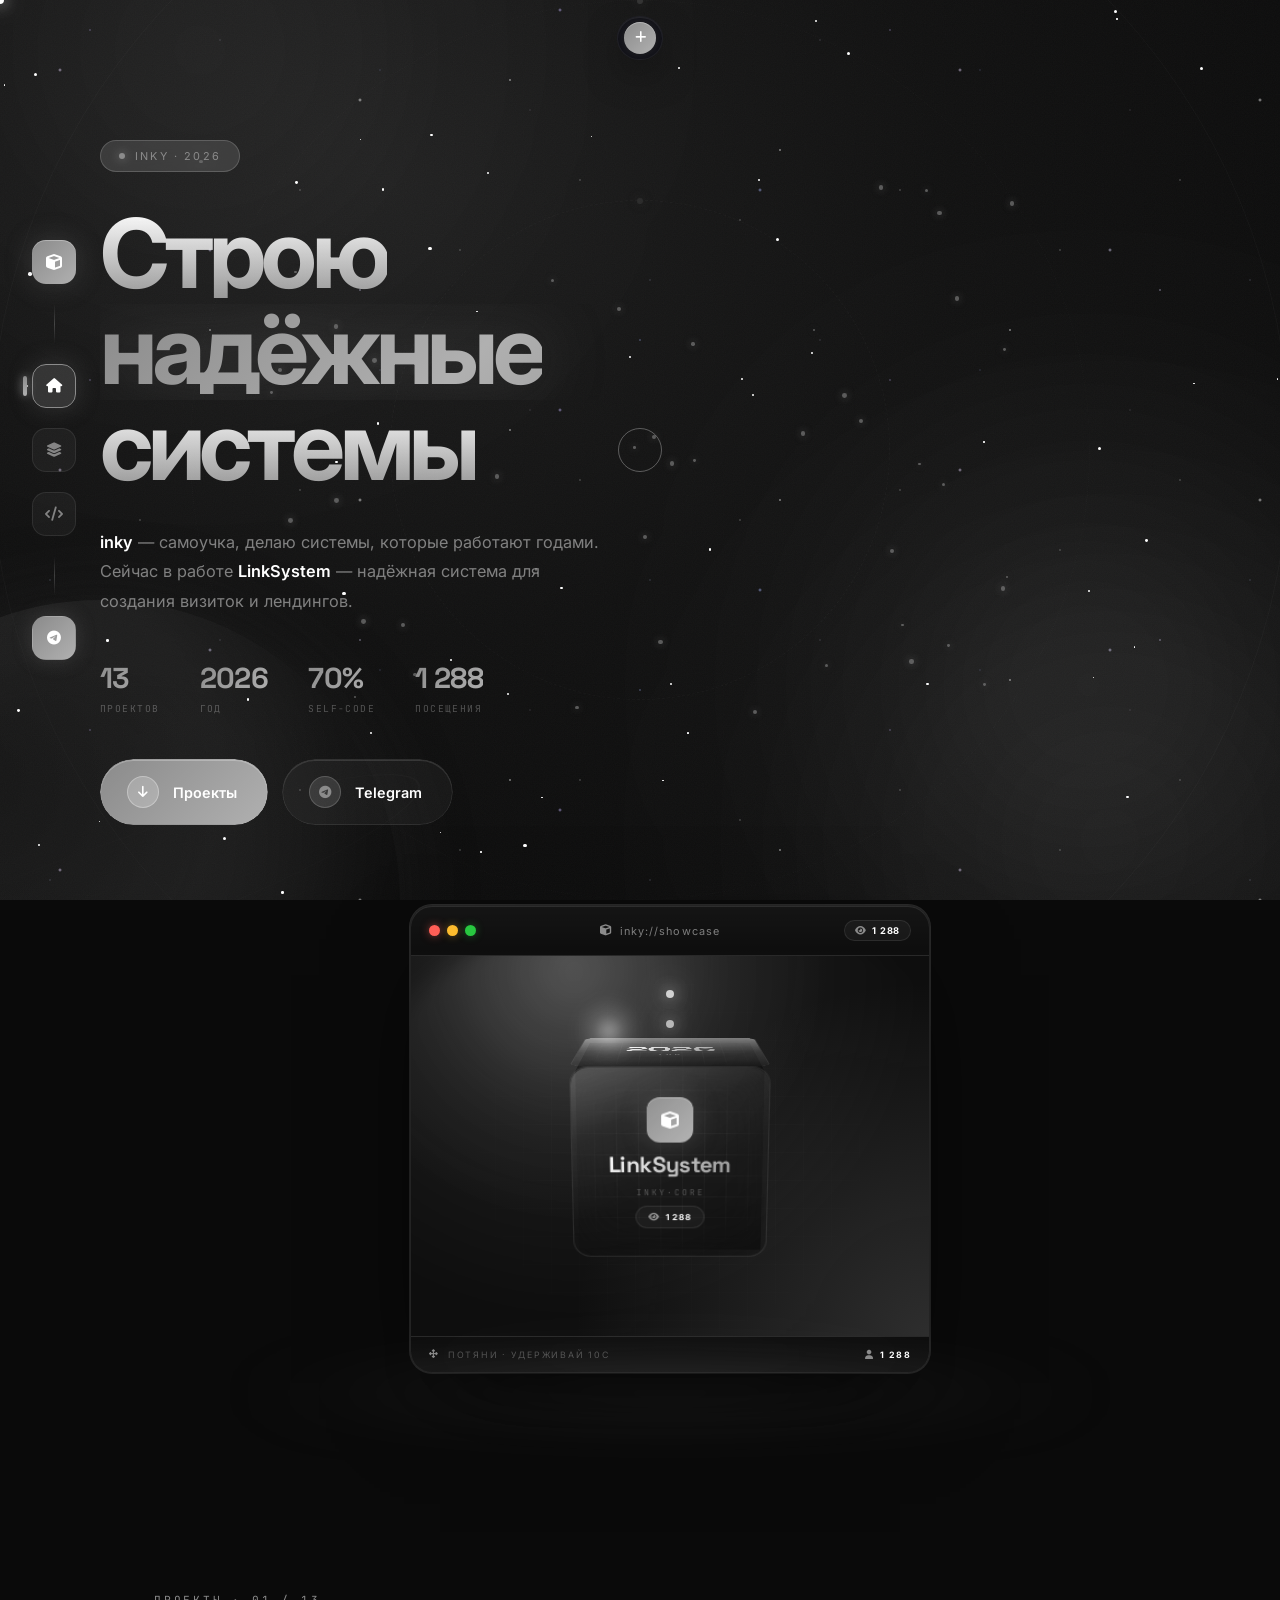
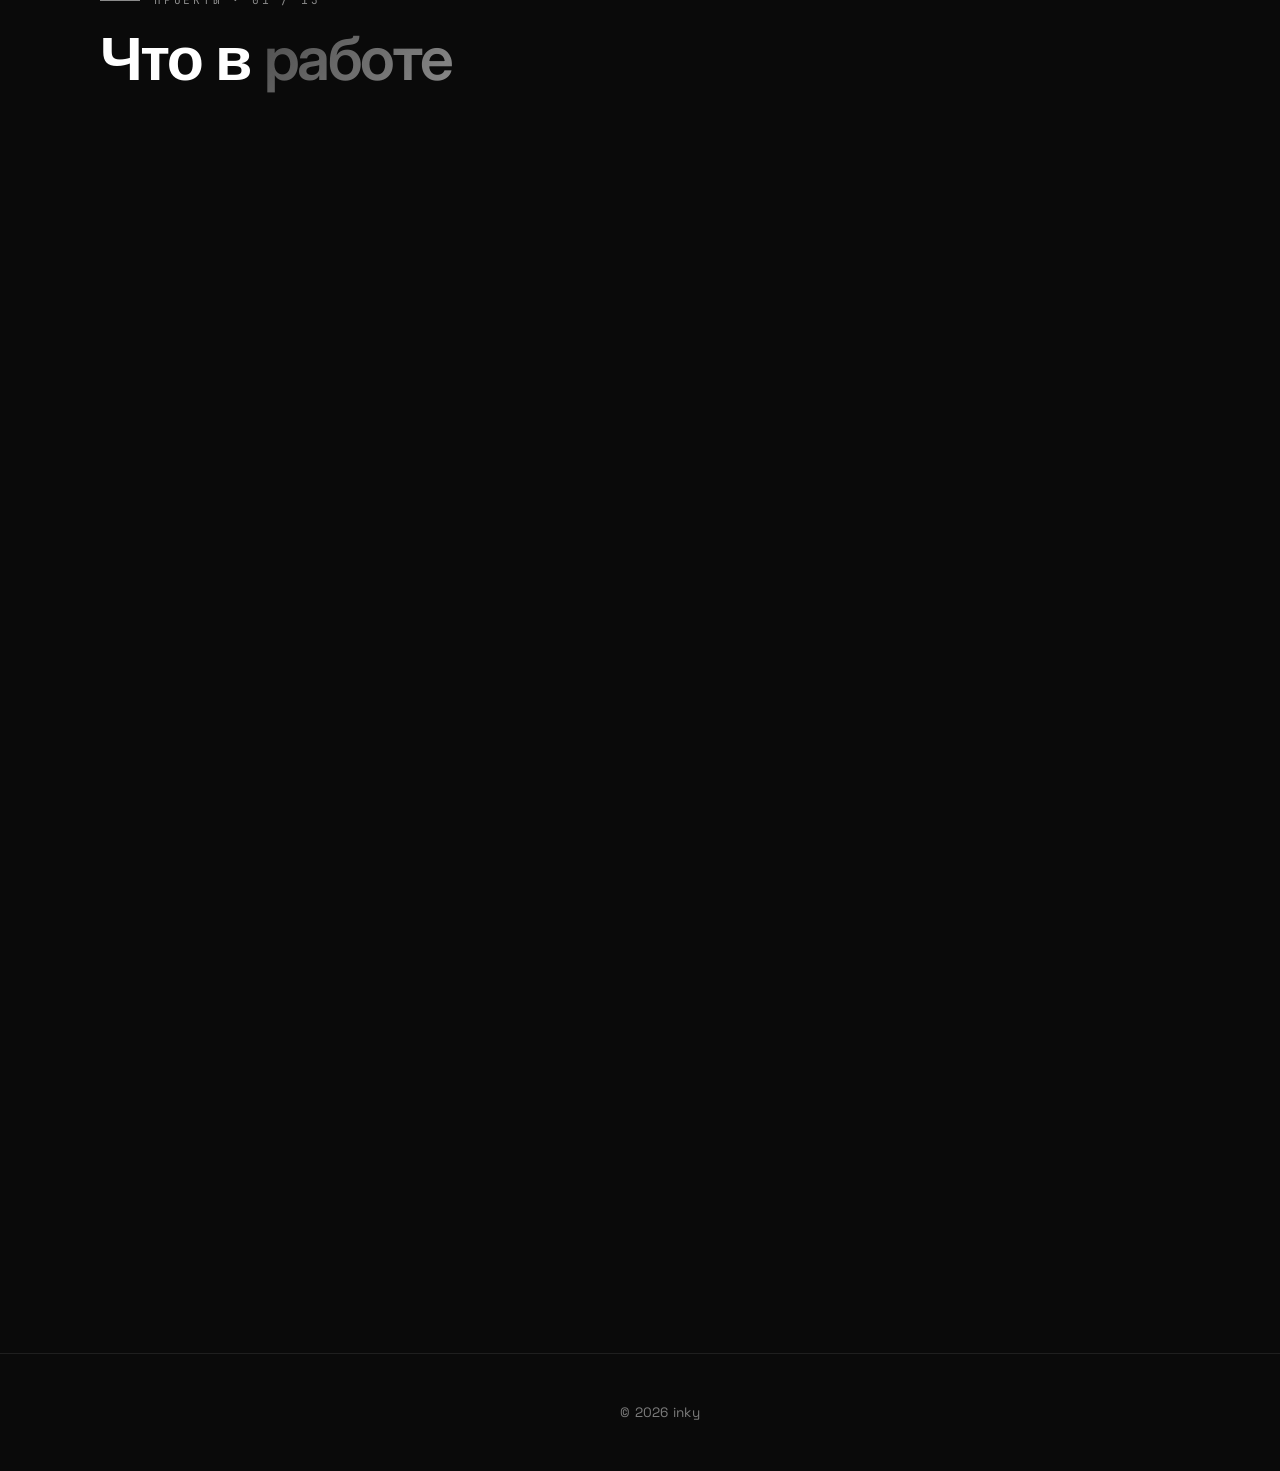
==== index.html @ a8856e1e "Rename deepseek_html_20260919_97a4dc.html to index.html" ====
<!DOCTYPE html>
<html lang="ru">
<head>
<meta charset="UTF-8">
<meta name="viewport" content="width=device-width, initial-scale=1.0">
<title>inky</title>
<link rel="stylesheet" href="https://cdnjs.cloudflare.com/ajax/libs/font-awesome/6.4.0/css/all.min.css">
<link href="https://fonts.googleapis.com/css2?family=Inter:wght@300;400;500;600;700;800;900&family=Space+Grotesk:wght@300;400;500;600;700&family=JetBrains+Mono:wght@300;400;500;600;700&display=swap" rel="stylesheet">
<link rel="stylesheet" href="style.css">
</head>
<body data-theme="space">

<div class="cursor-dot" id="cursorDot"></div>
<div class="cursor-ring" id="cursorRing"></div>

<div class="space" id="space">
  <div class="nebula n1"></div>
  <div class="nebula n2"></div>
  <div class="nebula n3"></div>
  <div class="orbit orbit-1"></div>
  <div class="orbit orbit-2"></div>
  <div class="orbit orbit-3"></div>
  <div class="planet"></div>
  <div class="stars-parallax" id="starsParallax">
    <div class="stars stars-1"></div>
    <div class="stars stars-2"></div>
    <div class="stars stars-3"></div>
  </div>
  <div class="noise"></div>
</div>

<div class="island" id="island">
  <div class="island-trigger" id="islandTrigger" title="Темы оформления"><i class="fas fa-plus"></i></div>
  <div class="island-themes">
    <div class="island-dot active" data-set="space" title="Графит"></div>
    <div class="island-dot" data-set="ocean" title="Океан"></div>
    <div class="island-dot" data-set="crimson" title="Багровый"></div>
    <div class="island-dot" data-set="emerald" title="Изумруд"></div>
    <div class="island-dot" data-set="day" title="Светлая"></div>
    <div class="island-sep" id="customSep" style="display:none;"></div>
    <div class="island-dot" data-set="custom" id="customDot" title="Своя тема" style="display:none;"></div>
    <div class="island-add" id="themeAdd" title="Своя тема">
      <i class="fas fa-palette" style="font-size:9px;"></i>
      <input type="color" id="customColorInput" value="#a855f7">
    </div>
  </div>
</div>

<aside class="side-rail">
  <div class="rail-logo" data-nav="hero" title="inky"><i class="fas fa-cube"></i></div>
  <div class="rail-divider"></div>
  <div class="rail-link" data-nav="hero" data-label="Главная"><i class="fas fa-house"></i></div>
  <div class="rail-link" data-nav="projects" data-label="Проекты"><i class="fas fa-layer-group"></i></div>
  <div class="rail-link" data-nav="about" data-label="Система"><i class="fas fa-code"></i></div>
  <div class="rail-divider"></div>
  <div class="rail-link tg" data-label="Telegram" onclick="goWarp(event,'https://euoko.t.me')"><i class="fab fa-telegram"></i></div>
</aside>

<header class="hero" id="hero">
  <div class="hero-left">
    <div class="hero-tag"><span class="hero-tag-dot"></span><span>inky · 2026</span></div>
    <h1 class="hero-title">
      <span class="stack"><span class="w-plain">Строю</span></span>
      <span class="stack"><span class="w-gradient">надёжные</span></span>
      <span class="stack"><span class="w-plain">системы</span></span>
    </h1>
    <p class="hero-desc">
      <span class="hl">inky</span> — самоучка, делаю системы, которые работают годами.
      Сейчас в работе <span class="hl">LinkSystem</span> — надёжная система
      для создания визиток и лендингов.
    </p>
    <div class="hero-meta">
      <div class="hero-meta-item"><div class="hero-meta-num">13</div><div class="hero-meta-label">Проектов</div></div>
      <div class="hero-meta-item"><div class="hero-meta-num">2026</div><div class="hero-meta-label">Год</div></div>
      <div class="hero-meta-item"><div class="hero-meta-num">70%</div><div class="hero-meta-label">Self-code</div></div>
      <div class="hero-meta-item"><div class="hero-meta-num" data-visitors>0</div><div class="hero-meta-label">Посещения</div></div>
    </div>
    <div class="hero-actions">
      <a class="btn-morph primary" onclick="go('projects')">
        <span class="btn-morph-track"><span class="btn-icon"><i class="fas fa-arrow-down"></i></span><span class="btn-text">Проекты</span></span>
      </a>
      <a class="btn-morph" onclick="goWarp(event,'https://euoko.t.me')">
        <span class="btn-morph-track"><span class="btn-icon"><i class="fab fa-telegram"></i></span><span class="btn-text">Telegram</span></span>
      </a>
    </div>
  </div>

  <div class="hero-right">
    <div class="cube-window-shadow"></div>
    <div class="cube-window">
      <div class="cube-window-head">
        <div class="cw-dots">
          <div class="cw-dot r"></div>
          <div class="cw-dot y"></div>
          <div class="cw-dot g"></div>
        </div>
        <div class="cw-title"><i class="fas fa-cube"></i><span>inky://showcase</span></div>
        <div class="cw-visitors" title="Посещений">
          <i class="fas fa-eye"></i>
          <span data-visitors>0</span>
        </div>
      </div>

      <div class="cube-window-body">
        <div class="charge-overlay" id="chargeOverlay">
          <svg class="charge-svg" viewBox="0 0 200 200">
            <circle class="charge-track" cx="100" cy="100" r="92"/>
            <circle class="charge-fill" cx="100" cy="100" r="92" id="chargeFill"/>
          </svg>
          <div class="charge-count" id="chargeCount">10.0</div>
          <div class="charge-hint" id="chargeHint">УДЕРЖИВАЙ КУБ</div>
        </div>

        <div class="cube-scene" id="cubeScene">
          <div class="stage-glow"></div>
          <div class="stage-spec"></div>
          <div class="cube-stage" id="cubeStage">
            <div class="charge-aura"></div>
            <div class="cube" id="cube">
              <div class="cube-face front" data-light="front">
                <div class="face-light"></div>
                <div class="face-icon"><i class="fas fa-cube"></i></div>
                <div class="face-title">LinkSystem</div>
                <div class="face-sub">inky·core</div>
                <div class="face-visitors">
                  <i class="fas fa-eye"></i>
                  <span data-visitors>0</span>
                </div>
              </div>
              <div class="cube-face back" data-light="back">
                <div class="face-light"></div>
                <div class="face-num">13</div>
                <div class="face-label">Проектов</div>
                <div class="face-icon"><i class="fas fa-layer-group"></i></div>
              </div>
              <div class="cube-face right" data-light="right">
                <div class="face-light"></div>
                <div class="face-num">70%</div>
                <div class="face-label">Self-code</div>
                <div class="face-icon"><i class="fas fa-code"></i></div>
              </div>
              <div class="cube-face left" data-light="left">
                <div class="face-light"></div>
                <div class="face-num">01</div>
                <div class="face-label">Featured</div>
                <div class="face-icon"><i class="fas fa-star"></i></div>
              </div>
              <div class="cube-face top" data-light="top">
                <div class="face-light"></div>
                <div class="face-num">2026</div>
                <div class="face-label">Год</div>
              </div>
              <div class="cube-face bottom" data-light="bottom">
                <div class="face-light"></div>
                <div class="face-label" style="margin-bottom:4px;">Stack</div>
                <div class="face-stack">
                  <span class="face-chip hl">Python</span>
                  <span class="face-chip hl">Telebot</span>
                  <span class="face-chip">JSON</span>
                  <span class="face-chip">HTML</span>
                  <span class="face-chip">CSS</span>
                  <span class="face-chip">JS</span>
                </div>
              </div>

              <div class="cube-fill">
                <div class="cube-fill-face front"></div>
                <div class="cube-fill-face back"></div>
                <div class="cube-fill-face right"></div>
                <div class="cube-fill-face left"></div>
                <div class="cube-fill-face top"></div>
                <div class="cube-fill-face bottom"></div>
              </div>
            </div>
            <div class="cube-orbit"></div>
            <div class="cube-orbit o2"></div>
          </div>
        </div>
      </div>

      <div class="cube-window-foot">
        <div class="cwf-label"><i class="fas fa-arrows-alt"></i><span>потяни · удерживай 10с</span></div>
        <div class="cwf-visitors">
          <i class="fas fa-user"></i>
          <span data-visitors>0</span>
        </div>
      </div>
    </div>
  </div>
</header>

<section class="section" id="projects">
  <div class="section-head reveal">
    <div class="section-num">Проекты · 01 / 13</div>
    <h2 class="section-title">Что в <span class="muted">работе</span></h2>
  </div>
  <div class="projects-list">
    <div class="project-row reveal" onmousemove="rowGlow(event,this)" onclick="openProject(this)">
      <div class="project-row-inner">
        <div class="project-num">01</div>
        <div class="project-content">
          <div class="project-name">LinkSystem</div>
          <p class="project-text">Надёжная система для создания интерактивных визиток и лендингов. Генерация карточек, тем оформления и переходов. Бот: @linksys_robot</p>
        </div>
        <div class="project-stack">
          <span class="stack-item">Python</span>
          <span class="stack-item">Telebot</span>
          <span class="stack-item">JSON</span>
          <span class="stack-item">HTML</span>
          <span class="stack-item">CSS</span>
          <span class="stack-item">JS</span>
        </div>
        <div class="project-arrow"><i class="fas fa-arrow-right"></i></div>
      </div>
    </div>
    <div class="project-row empty reveal" onmousemove="rowGlow(event,this)">
      <div class="project-row-inner">
        <div class="empty-icon"><i class="fas fa-hourglass-half"></i></div>
        <div class="project-content">
          <div class="project-name" style="color:var(--c-text-faint);">Скоро здесь что-то появится</div>
          <p class="project-text">Ещё 12 проектов в разработке</p>
        </div>
      </div>
    </div>
  </div>
</section>

<section class="section" id="about">
  <div class="section-head reveal">
    <div class="section-num">Система</div>
    <h2 class="section-title">Как это <span class="muted">работает</span></h2>
  </div>
  <div class="about-grid">
    <div class="about-card reveal"><div class="about-num">01</div><div class="about-icon"><i class="fas fa-code"></i></div><div class="about-title">Чистый код</div><p class="about-text">Python, Telebot, JSON и веб-стек без сборщиков и лишних зависимостей. Прозрачно и понятно.</p></div>
    <div class="about-card reveal"><div class="about-num">02</div><div class="about-icon"><i class="fas fa-shield-halved"></i></div><div class="about-title">Надёжность</div><p class="about-text">Системы, которые работают годами. Без хрупких зависимостей и внешних сервисов.</p></div>
    <div class="about-card reveal"><div class="about-num">03</div><div class="about-icon"><i class="fas fa-bolt"></i></div><div class="about-title">Интерактив</div><p class="about-text">Живой космический фон, параллакс, плавные анимации и собственные эффекты клика.</p></div>
  </div>
</section>

<footer class="footer"><div class="footer-text">© 2026 inky</div></footer>

<div class="warp-flash" id="warpFlash"></div>
<div class="warp" id="warp">
  <div class="warp-bg"></div>
  <div class="warp-glow"></div>
  <div class="warp-content">
    <div class="warp-rings"><div class="warp-ring"></div><div class="warp-ring"></div><div class="warp-ring"></div><i class="warp-icon fab fa-telegram"></i></div>
    <div class="warp-text">Переход в Telegram</div>
    <div class="warp-sub">euoko.t.me</div>
  </div>
  <div class="warp-bar"><div class="warp-bar-fill"></div></div>
</div>

<div class="overload-reveal" id="overloadReveal">
  <div class="or-glow"></div>
  <div class="or-content">
    <div class="or-icon"><i class="fas fa-bolt"></i></div>
    <div class="or-tag">ACCESS GRANTED</div>
    <div class="or-title">LinkSystem</div>
    <div class="or-sub">секретный проект · inky://core</div>
    <div class="or-text">Бот для создания интерактивных визиток и лендингов. Открыт для теста.</div>
    <a class="btn-morph primary" onclick="goWarp(event,'https://t.me/linksys_robot')">
      <span class="btn-morph-track"><span class="btn-icon"><i class="fab fa-telegram"></i></span><span class="btn-text">Открыть @linksys_robot</span></span>
    </a>
    <div class="or-close" onclick="closeReveal()"><i class="fas fa-xmark"></i><span>закрыть</span></div>
  </div>
</div>

<script src="script.js" defer></script>
</body>
</html>
---- style.css ----
*{font-family:'Inter',sans-serif;-webkit-tap-highlight-color:transparent;margin:0;padding:0;box-sizing:border-box;}
html{scroll-behavior:smooth;}
body{background:var(--c-bg-deep);color:var(--c-text);min-height:100vh;overflow-x:hidden;cursor:none;transition:background 1s cubic-bezier(0.22,1,0.36,1),color 1s cubic-bezier(0.22,1,0.36,1);-webkit-font-smoothing:antialiased;}
body *{cursor:none;}

:root{
  --c-bg-deep:#0a0a0a;--c-bg-mid:#121212;--c-bg-glow:#1e1e1e;
  --c-accent:#8b8b8b;--c-accent-strong:#b0b0b0;
  --c-accent-soft:rgba(139,139,139,0.25);--c-accent-line:rgba(180,180,180,0.28);
  --c-text:#ffffff;--c-text-dim:rgba(200,200,200,0.6);--c-text-faint:rgba(200,200,200,0.35);
  --c-glass-bg:rgba(120,120,120,0.045);--c-glass-border:rgba(160,160,160,0.14);
  --c-surface:rgba(255,255,255,0.04);--c-surface-hover:rgba(255,255,255,0.08);
  --nebula-1:#2a2a2a;--nebula-2:#333333;--nebula-3:#3d3d3d;--comet-color:#cccccc;
}
[data-theme="ocean"]{--c-bg-deep:#020812;--c-bg-mid:#041018;--c-bg-glow:#082030;--c-accent:#6ba8c9;--c-accent-strong:#0ea5e9;--c-accent-soft:rgba(107,168,201,0.25);--c-accent-line:rgba(140,190,220,0.28);--c-text:#ffffff;--c-text-dim:rgba(180,210,230,0.6);--c-text-faint:rgba(180,210,230,0.35);--c-glass-bg:rgba(80,130,170,0.045);--c-glass-border:rgba(140,180,210,0.14);--c-surface:rgba(255,255,255,0.04);--c-surface-hover:rgba(255,255,255,0.08);--nebula-1:#1e5f8e;--nebula-2:#2277a8;--nebula-3:#164e63;--comet-color:#7dd3fc;}
[data-theme="crimson"]{--c-bg-deep:#0e0508;--c-bg-mid:#14080c;--c-bg-glow:#2a0f18;--c-accent:#c98080;--c-accent-strong:#dc2626;--c-accent-soft:rgba(201,128,128,0.25);--c-accent-line:rgba(220,150,150,0.28);--c-text:#ffffff;--c-text-dim:rgba(230,190,190,0.6);--c-text-faint:rgba(230,190,190,0.35);--c-glass-bg:rgba(170,90,90,0.045);--c-glass-border:rgba(200,140,140,0.14);--c-surface:rgba(255,255,255,0.04);--c-surface-hover:rgba(255,255,255,0.08);--nebula-1:#7f1d1d;--nebula-2:#991b1b;--nebula-3:#6b2138;--comet-color:#fca5a5;}
[data-theme="emerald"]{--c-bg-deep:#030c08;--c-bg-mid:#04140d;--c-bg-glow:#0a2a1c;--c-accent:#7fc9a3;--c-accent-strong:#10b981;--c-accent-soft:rgba(127,201,163,0.25);--c-accent-line:rgba(150,210,180,0.28);--c-text:#ffffff;--c-text-dim:rgba(190,230,210,0.6);--c-text-faint:rgba(190,230,210,0.35);--c-glass-bg:rgba(90,170,130,0.045);--c-glass-border:rgba(140,200,170,0.14);--c-surface:rgba(255,255,255,0.04);--c-surface-hover:rgba(255,255,255,0.08);--nebula-1:#065f46;--nebula-2:#047857;--nebula-3:#0d9488;--comet-color:#6ee7b7;}
[data-theme="day"]{--c-bg-deep:#eef0f9;--c-bg-mid:#f5f6fc;--c-bg-glow:#ffffff;--c-accent:#6366f1;--c-accent-strong:#4338ca;--c-accent-soft:rgba(99,102,241,0.16);--c-accent-line:rgba(67,56,202,0.22);--c-text:#15131f;--c-text-dim:rgba(21,19,31,0.62);--c-text-faint:rgba(21,19,31,0.38);--c-glass-bg:rgba(255,255,255,0.55);--c-glass-border:rgba(21,19,31,0.10);--c-surface:rgba(21,19,31,0.045);--c-surface-hover:rgba(21,19,31,0.085);--nebula-1:#c7d2fe;--nebula-2:#ddd6fe;--nebula-3:#bfdbfe;--comet-color:#4338ca;}
[data-theme="day"] .stars{opacity:0.25;}
[data-theme="day"] .stars-1,[data-theme="day"] .stars-2,[data-theme="day"] .stars-3{filter:invert(0.05) opacity(0.5);}
[data-theme="day"] .noise{opacity:0.02;}
[data-theme="day"] .twinkle{background:var(--c-text-faint);}

.cursor-dot{position:fixed;width:8px;height:8px;border-radius:50%;background:#fff;pointer-events:none;z-index:99999;transform:translate(-50%,-50%);box-shadow:0 0 16px #fff,0 0 32px var(--c-accent);transition:width .25s,height .25s,background .3s;}
.cursor-ring{position:fixed;width:44px;height:44px;border-radius:50%;border:1px solid rgba(255,255,255,0.3);pointer-events:none;z-index:99998;transform:translate(-50%,-50%);transition:width .35s cubic-bezier(0.34,1.56,0.64,1),height .35s cubic-bezier(0.34,1.56,0.64,1),border-color .3s,background .3s;}
.cursor-ring.hover{width:80px;height:80px;border-color:var(--c-accent);background:var(--c-accent-soft);backdrop-filter:blur(6px);}

.space{position:fixed;inset:0;z-index:0;overflow:hidden;background:radial-gradient(ellipse at 30% 20%,var(--c-bg-glow) 0%,var(--c-bg-mid) 45%,var(--c-bg-deep) 100%);transition:background 1s cubic-bezier(0.22,1,0.36,1);}
.nebula{position:absolute;border-radius:50%;filter:blur(120px);opacity:.45;mix-blend-mode:screen;pointer-events:none;}
.n1{width:800px;height:600px;background:radial-gradient(circle,var(--nebula-1) 0%,transparent 70%);top:-250px;left:-200px;animation:nebula1 32s ease-in-out infinite;}
.n2{width:700px;height:640px;background:radial-gradient(circle,var(--nebula-2) 0%,transparent 70%);bottom:-260px;right:-180px;animation:nebula2 38s ease-in-out infinite;}
.n3{width:640px;height:560px;background:radial-gradient(circle,var(--nebula-3) 0%,transparent 70%);top:45%;left:60%;animation:nebula3 44s ease-in-out infinite;}
@keyframes nebula1{0%,100%{transform:translate(0,0) scale(1);}50%{transform:translate(160px,120px) scale(1.25);}}
@keyframes nebula2{0%,100%{transform:translate(0,0) scale(1);}50%{transform:translate(-180px,-140px) scale(1.3);}}
@keyframes nebula3{0%,100%{transform:translate(0,0) scale(1);}40%{transform:translate(-120px,90px) scale(1.2);}70%{transform:translate(100px,-80px) scale(.85);}}
.orbit{position:absolute;top:50%;left:50%;border-radius:50%;border:1px solid var(--c-accent-line);transform:translate(-50%,-50%);pointer-events:none;opacity:.15;}
.orbit-1{width:500px;height:500px;animation:orbitSpin 40s linear infinite;border-style:dashed;}
.orbit-2{width:900px;height:900px;animation:orbitSpin 80s linear infinite reverse;border-style:dotted;}
.orbit-3{width:1300px;height:1300px;animation:orbitSpin 120s linear infinite;}
@keyframes orbitSpin{from{transform:translate(-50%,-50%) rotate(0deg);}to{transform:translate(-50%,-50%) rotate(360deg);}}
.orbit::before{content:'';position:absolute;top:-3px;left:50%;width:6px;height:6px;border-radius:50%;background:var(--c-accent);box-shadow:0 0 12px var(--c-accent),0 0 24px var(--c-accent);transform:translateX(-50%);}
.orbit-2::before{background:var(--comet-color);box-shadow:0 0 12px var(--comet-color),0 0 24px var(--comet-color);}
.stars-parallax{position:absolute;inset:0;transition:transform .3s ease-out;will-change:transform;}
.stars{position:absolute;inset:-50%;width:200%;height:200%;background-repeat:repeat;pointer-events:none;}
.stars-1{background-image:radial-gradient(1px 1px at 20px 30px,#fff,transparent),radial-gradient(1px 1px at 90px 130px,rgba(199,210,254,.7),transparent),radial-gradient(1px 1px at 180px 70px,#fff,transparent),radial-gradient(1px 1px at 260px 190px,rgba(221,214,254,.6),transparent),radial-gradient(1px 1px at 340px 40px,#fff,transparent),radial-gradient(1px 1px at 420px 220px,rgba(165,180,252,.7),transparent),radial-gradient(1px 1px at 500px 100px,#fff,transparent),radial-gradient(1px 1px at 570px 260px,rgba(233,213,255,.5),transparent);background-size:600px 300px;opacity:.5;animation:starsMove 120s linear infinite;}
.stars-2{background-image:radial-gradient(1.5px 1.5px at 50px 80px,#fff,transparent),radial-gradient(1.5px 1.5px at 200px 40px,rgba(221,214,254,.8),transparent),radial-gradient(1.5px 1.5px at 350px 180px,#fff,transparent),radial-gradient(1.5px 1.5px at 480px 90px,rgba(165,180,252,.7),transparent),radial-gradient(1.5px 1.5px at 620px 250px,#fff,transparent),radial-gradient(1.5px 1.5px at 730px 130px,rgba(196,181,253,.6),transparent);background-size:800px 350px;opacity:.65;animation:starsMove 80s linear infinite;}
.stars-3{background-image:radial-gradient(2px 2px at 100px 150px,#fff,transparent),radial-gradient(2px 2px at 300px 60px,#c4b5fd,transparent),radial-gradient(2px 2px at 500px 240px,#a5b4fc,transparent),radial-gradient(2px 2px at 700px 120px,#e9d5ff,transparent),radial-gradient(2px 2px at 850px 300px,#ddd6fe,transparent);background-size:900px 400px;opacity:.65;animation:starsMove 50s linear infinite;}
@keyframes starsMove{from{transform:translate(0,0);}to{transform:translate(-600px,-300px);}}
.twinkle{position:absolute;border-radius:50%;background:#fff;pointer-events:none;animation:twinkleAnim 3s ease-in-out infinite;}
@keyframes twinkleAnim{0%,100%{opacity:.2;transform:scale(.8);}50%{opacity:.9;transform:scale(1.3);}}
.shooting{position:absolute;width:3px;height:3px;background:#fff;border-radius:50%;box-shadow:0 0 8px 2px var(--comet-color);opacity:0;pointer-events:none;}
.shooting::before{content:'';position:absolute;top:50%;left:0;width:120px;height:1.5px;background:linear-gradient(90deg,var(--comet-color),transparent);transform:translateY(-50%);border-radius:2px;filter:blur(.5px);}
.mote{position:absolute;border-radius:50%;pointer-events:none;background:var(--c-accent);opacity:.6;box-shadow:0 0 8px var(--c-accent);animation:moteFloat linear infinite;}
@keyframes moteFloat{0%{transform:translate(0,0);opacity:0;}10%{opacity:.6;}90%{opacity:.6;}100%{transform:translate(var(--dx),var(--dy));opacity:0;}}
.planet{position:absolute;bottom:-300px;left:-200px;width:600px;height:600px;border-radius:50%;background:radial-gradient(circle at 30% 30%,var(--nebula-1) 0%,var(--nebula-3) 40%,var(--nebula-2) 70%,#000 100%);box-shadow:inset -60px -60px 120px rgba(0,0,0,.8),inset 40px 40px 80px rgba(255,255,255,.06),0 0 80px var(--nebula-1);opacity:.35;animation:planetFloat 60s ease-in-out infinite;pointer-events:none;}
.planet::before{content:'';position:absolute;inset:-40px;border-radius:50%;border:2px solid var(--c-accent-line);transform:rotate(-20deg) scaleY(.15);opacity:.3;}
@keyframes planetFloat{0%,100%{transform:translate(0,0) rotate(0deg);}50%{transform:translate(40px,-30px) rotate(15deg);}}
.noise{position:absolute;inset:0;opacity:.03;background-image:url("data:image/svg+xml,%3Csvg xmlns='http://www.w3.org/2000/svg' width='200' height='200'%3E%3Cfilter id='n'%3E%3CfeTurbulence type='fractalNoise' baseFrequency='0.9' numOctaves='3'/%3E%3C/filter%3E%3Crect width='100%25' height='100%25' filter='url(%23n)'/%3E%3C/svg%3E");pointer-events:none;}

.island{position:fixed;top:16px;left:50%;transform:translateX(-50%);z-index:1000;display:flex;align-items:center;justify-content:center;height:44px;padding:0 6px;border-radius:100px;background:rgba(10,10,18,.75);border:1px solid rgba(255,255,255,.08);backdrop-filter:blur(32px) saturate(200%);-webkit-backdrop-filter:blur(32px) saturate(200%);box-shadow:0 16px 40px -10px rgba(0,0,0,.7),inset 0 1px 0 rgba(255,255,255,.08);transition:all .7s cubic-bezier(0.34,1.4,0.5,1);overflow:hidden;animation:islandDrop 1s cubic-bezier(0.34,1.56,0.64,1) .3s both;}
@keyframes islandDrop{0%{transform:translateX(-50%) translateY(-80px);opacity:0;}100%{transform:translateX(-50%) translateY(0);opacity:1;}}
.island-trigger{width:32px;height:32px;border-radius:50%;display:flex;align-items:center;justify-content:center;background:linear-gradient(135deg,var(--c-accent),var(--c-accent-strong));color:#fff;font-size:.8rem;flex-shrink:0;cursor:none;box-shadow:0 0 16px var(--c-accent-soft),inset 0 1px 0 rgba(255,255,255,.3);transition:transform .5s cubic-bezier(0.34,1.56,0.64,1),box-shadow .5s;position:relative;z-index:3;}
.island-trigger i{transition:transform .5s cubic-bezier(0.34,1.56,0.64,1);}
.island.open .island-trigger i{transform:rotate(135deg);}
.island-trigger:hover{box-shadow:0 0 24px var(--c-accent),inset 0 1px 0 rgba(255,255,255,.4);transform:scale(1.1);}
.island-themes{display:flex;align-items:center;gap:10px;max-width:0;opacity:0;padding:0;transition:max-width .7s cubic-bezier(0.34,1.4,0.5,1),opacity .5s ease,padding .7s cubic-bezier(0.34,1.4,0.5,1);overflow:hidden;flex-shrink:0;}
.island.open{padding:0 14px 0 6px;box-shadow:0 20px 50px -10px rgba(0,0,0,.8),inset 0 1px 0 rgba(255,255,255,.12),0 0 0 1px var(--c-accent-soft);}
.island.open .island-themes{max-width:400px;opacity:1;padding:0 6px 0 14px;}
.island-dot{width:24px;height:24px;border-radius:50%;cursor:none;border:2px solid transparent;transition:all .4s cubic-bezier(0.34,1.56,0.64,1);flex-shrink:0;position:relative;opacity:0;transform:scale(.4);}
.island.open .island-dot{opacity:1;transform:scale(1);transition:opacity .4s ease,transform .5s cubic-bezier(0.34,1.56,0.64,1);}
.island.open .island-dot:nth-child(1){transition-delay:.08s;}
.island.open .island-dot:nth-child(2){transition-delay:.12s;}
.island.open .island-dot:nth-child(3){transition-delay:.16s;}
.island.open .island-dot:nth-child(4){transition-delay:.20s;}
.island.open .island-dot:nth-child(5){transition-delay:.24s;}
.island.open .island-dot:nth-child(7){transition-delay:.28s;}
.island.open .island-add{transition-delay:.32s;}
.island-dot:hover{transform:scale(1.2);}
.island-dot.active{border-color:#fff;box-shadow:0 0 0 1px rgba(0,0,0,.4) inset,0 0 14px rgba(255,255,255,.45);transform:scale(1.12);}
.island-dot[data-set="space"]{background:linear-gradient(145deg,#8b8b8b,#b0b0b0);}
.island-dot[data-set="ocean"]{background:linear-gradient(145deg,#6ba8c9,#0ea5e9);}
.island-dot[data-set="crimson"]{background:linear-gradient(145deg,#c98080,#dc2626);}
.island-dot[data-set="emerald"]{background:linear-gradient(145deg,#7fc9a3,#10b981);}
.island-dot[data-set="day"]{background:linear-gradient(145deg,#e6e8fb,#ffffff);border:2px solid rgba(0,0,0,.15);}
.island-dot[data-set="custom"]{background:linear-gradient(145deg,var(--c-accent),var(--c-accent-strong));}
.island-sep{width:1px;height:16px;background:rgba(255,255,255,.12);flex-shrink:0;opacity:0;transition:opacity .3s;}
.island.open .island-sep{opacity:1;}
.island-add{width:24px;height:24px;border-radius:50%;flex-shrink:0;display:flex;align-items:center;justify-content:center;border:1.5px dashed rgba(255,255,255,.3);color:rgba(255,255,255,.55);font-size:11px;cursor:none;transition:all .35s ease;position:relative;opacity:0;transform:scale(.4);}
.island.open .island-add{opacity:1;transform:scale(1);transition:opacity .4s ease,transform .5s cubic-bezier(0.34,1.56,0.64,1);}
.island-add:hover{color:#fff;border-color:rgba(255,255,255,.6);transform:scale(1.15) rotate(90deg);}
.island-add input[type="color"]{position:absolute;inset:0;opacity:0;cursor:pointer;width:100%;height:100%;}

.side-rail{position:fixed;left:32px;top:50%;transform:translateY(-50%);z-index:100;display:flex;flex-direction:column;align-items:center;gap:20px;}
.rail-logo{width:44px;height:44px;border-radius:14px;background:linear-gradient(135deg,var(--c-accent),var(--c-accent-strong));display:flex;align-items:center;justify-content:center;font-size:1rem;color:#fff;box-shadow:0 0 28px var(--c-accent-soft),inset 0 1px 0 rgba(255,255,255,.3);transition:transform .4s cubic-bezier(0.34,1.56,0.64,1);cursor:none;}
.rail-logo:hover{transform:scale(1.1) rotate(-8deg);}
.rail-divider{width:1px;height:40px;background:linear-gradient(180deg,transparent,var(--c-accent-line),transparent);}
.rail-link{width:44px;height:44px;border-radius:14px;display:flex;align-items:center;justify-content:center;background:var(--c-surface);border:1px solid var(--c-glass-border);color:var(--c-text-dim);font-size:.9rem;cursor:none;position:relative;transition:all .4s cubic-bezier(0.22,1,0.36,1);}
.rail-link::before{content:attr(data-label);position:absolute;left:calc(100% + 12px);top:50%;transform:translateY(-50%) translateX(-6px);font-family:'JetBrains Mono',monospace;font-size:.65rem;color:var(--c-text);background:rgba(10,10,16,.9);padding:6px 10px;border-radius:8px;border:1px solid var(--c-glass-border);white-space:nowrap;opacity:0;pointer-events:none;transition:all .3s cubic-bezier(0.22,1,0.36,1);letter-spacing:.05em;backdrop-filter:blur(12px);}
.rail-link:hover{background:var(--c-accent-soft);border-color:var(--c-accent);color:var(--c-text);transform:translateX(4px);box-shadow:0 0 20px var(--c-accent-soft);}
.rail-link:hover::before{opacity:1;transform:translateY(-50%) translateX(0);}
.rail-link.tg{background:linear-gradient(135deg,var(--c-accent),var(--c-accent-strong));border-color:transparent;color:#fff;box-shadow:0 0 20px var(--c-accent-soft);}
.rail-link.tg:hover{box-shadow:0 0 32px var(--c-accent-soft);}
.rail-link.active{background:var(--c-accent-soft);border-color:var(--c-accent);color:var(--c-text);box-shadow:0 0 24px var(--c-accent-soft);}
.rail-link.active::after{content:'';position:absolute;left:-10px;top:50%;transform:translateY(-50%);width:4px;height:20px;border-radius:2px;background:linear-gradient(180deg,var(--c-accent),var(--c-accent-strong));box-shadow:0 0 10px var(--c-accent);}

.hero{position:relative;z-index:2;min-height:100vh;display:grid;grid-template-columns:1.1fr .9fr;align-items:center;gap:60px;padding:140px 80px 100px 140px;max-width:1500px;margin:0 auto;}
.hero-left{position:relative;}
.hero-tag{display:inline-flex;align-items:center;gap:10px;padding:8px 18px;border-radius:100px;background:var(--c-accent-soft);border:1px solid var(--c-accent-line);font-family:'JetBrains Mono',monospace;font-size:.68rem;color:var(--c-accent);letter-spacing:.2em;text-transform:uppercase;margin-bottom:36px;animation:fadeUp 1.1s cubic-bezier(0.22,1,0.36,1) both;backdrop-filter:blur(12px);}
.hero-tag-dot{width:6px;height:6px;border-radius:50%;background:var(--c-accent);box-shadow:0 0 10px var(--c-accent);animation:tagPulse 2s ease-in-out infinite;}
@keyframes tagPulse{0%,100%{opacity:1;transform:scale(1);}50%{opacity:.5;transform:scale(.7);}}
.hero-title{font-family:'Space Grotesk',sans-serif;font-weight:700;font-size:clamp(3rem,7.5vw,6rem);line-height:.94;letter-spacing:-.055em;margin-bottom:32px;}
.hero-title .stack{display:block;overflow:hidden;padding-bottom:.06em;}
.hero-title .stack > span{display:inline-block;animation:titleReveal 1.3s cubic-bezier(0.22,1,0.36,1) both;}
.hero-title .stack:nth-child(1) > span{animation-delay:.15s;}
.hero-title .stack:nth-child(2) > span{animation-delay:.3s;}
.hero-title .stack:nth-child(3) > span{animation-delay:.45s;}
@keyframes titleReveal{0%{transform:translateY(110%) rotate(6deg);opacity:0;}100%{transform:translateY(0) rotate(0);opacity:1;}}
.hero-title .w-plain{background:linear-gradient(180deg,var(--c-text) 0%,var(--c-text-dim) 120%);-webkit-background-clip:text;background-clip:text;-webkit-text-fill-color:transparent;}
.hero-title .w-gradient{background:linear-gradient(135deg,var(--c-accent) 0%,var(--c-accent-strong) 40%,var(--c-accent) 80%);background-size:200% 200%;-webkit-background-clip:text;background-clip:text;-webkit-text-fill-color:transparent;animation:titleFlow 6s ease-in-out infinite;transition:background 1s cubic-bezier(0.22,1,0.36,1);filter:drop-shadow(0 0 32px var(--c-accent-soft));}
@keyframes titleFlow{0%,100%{background-position:0% 50%;}50%{background-position:100% 50%;}}
.hero-desc{font-size:1.02rem;line-height:1.8;color:var(--c-text-dim);max-width:500px;margin-bottom:44px;animation:fadeUp 1.1s cubic-bezier(0.22,1,0.36,1) .6s both;}
.hero-desc .hl{color:var(--c-text);font-weight:600;}
.hero-meta{display:flex;gap:40px;margin-bottom:44px;animation:fadeUp 1.1s cubic-bezier(0.22,1,0.36,1) .75s both;flex-wrap:wrap;}
.hero-meta-item{display:flex;flex-direction:column;gap:6px;}
.hero-meta-num{font-family:'Space Grotesk',sans-serif;font-weight:700;font-size:1.8rem;letter-spacing:-.02em;background:linear-gradient(135deg,var(--c-accent),var(--c-accent-strong));-webkit-background-clip:text;background-clip:text;-webkit-text-fill-color:transparent;transition:background 1s cubic-bezier(0.22,1,0.36,1);}
.hero-meta-label{font-family:'JetBrains Mono',monospace;font-size:.6rem;color:var(--c-text-faint);letter-spacing:.15em;text-transform:uppercase;}
.hero-actions{display:flex;gap:14px;flex-wrap:wrap;animation:fadeUp 1.1s cubic-bezier(0.22,1,0.36,1) .9s both;}
@keyframes fadeUp{from{opacity:0;transform:translateY(36px);}to{opacity:1;transform:translateY(0);}}

.hero-right{position:relative;height:580px;display:flex;align-items:center;justify-content:center;animation:fadeUp 1.2s cubic-bezier(0.22,1,0.36,1) .5s both;user-select:none;-webkit-user-select:none;touch-action:none;}
.cube-window{position:relative;width:100%;max-width:520px;border-radius:22px;background:var(--c-glass-bg);border:1px solid var(--c-glass-border);backdrop-filter:blur(32px) saturate(180%);-webkit-backdrop-filter:blur(32px) saturate(180%);box-shadow:0 40px 100px -30px rgba(0,0,0,.85),0 0 0 1px var(--c-accent-soft),inset 0 1px 0 rgba(255,255,255,.1);overflow:hidden;isolation:isolate;}
.cube-window-head{display:flex;align-items:center;gap:12px;padding:14px 18px;border-bottom:1px solid var(--c-glass-border);background:linear-gradient(180deg, rgba(255,255,255,.03), transparent);position:relative;z-index:2;}
.cw-dots{display:flex;gap:7px;flex-shrink:0;}
.cw-dot{width:11px;height:11px;border-radius:50%;transition:transform .3s;}
.cw-dot:hover{transform:scale(1.15);}
.cw-dot.r{background:#ff5f57;box-shadow:0 0 8px rgba(255,95,87,.5);}
.cw-dot.y{background:#febc2e;box-shadow:0 0 8px rgba(254,188,46,.4);}
.cw-dot.g{background:#28c840;box-shadow:0 0 8px rgba(40,200,64,.4);}
.cw-title{font-family:'JetBrains Mono',monospace;font-size:.68rem;color:var(--c-text-dim);letter-spacing:.1em;display:flex;align-items:center;gap:8px;flex:1;justify-content:center;}
.cw-title i{color:var(--c-accent);font-size:.7rem;}
.cw-visitors{display:inline-flex;align-items:center;gap:6px;font-family:'JetBrains Mono',monospace;font-size:.58rem;color:var(--c-text-dim);letter-spacing:.08em;flex-shrink:0;padding:4px 10px;border-radius:100px;background:var(--c-surface);border:1px solid var(--c-glass-border);transition:all .4s ease;}
.cw-visitors:hover{border-color:var(--c-accent-line);}
.cw-visitors i{color:var(--c-accent);font-size:.6rem;}
.cw-visitors span{color:var(--c-text);font-weight:700;}

.cube-window-body{position:relative;padding:24px 20px 36px;display:flex;align-items:center;justify-content:center;min-height:360px;background:radial-gradient(circle at 30% 0%, var(--c-accent-soft) 0%, transparent 50%),radial-gradient(circle at 100% 100%, var(--c-accent-soft) 0%, transparent 55%);overflow:hidden;}
.cube-window-body::before{content:'';position:absolute;inset:0;pointer-events:none;opacity:.5;background-image:linear-gradient(rgba(255,255,255,.025) 1px,transparent 1px),linear-gradient(90deg,rgba(255,255,255,.025) 1px,transparent 1px);background-size:28px 28px;mask-image:radial-gradient(circle at 50% 50%,#000 30%,transparent 80%);-webkit-mask-image:radial-gradient(circle at 50% 50%,#000 30%,transparent 80%);}
.cube-scene{position:relative;width:100%;height:100%;min-height:320px;display:flex;align-items:center;justify-content:center;cursor:grab;}
.cube-scene.dragging{cursor:grabbing;}
.cube-stage{position:relative;width:180px;height:180px;perspective:1000px;perspective-origin:50% 50%;animation:cubeHover 7s ease-in-out infinite;will-change:transform;transform-style:preserve-3d;}
.cube-stage.dragging{animation-play-state:paused;}
@keyframes cubeHover{0%,100%{transform:translateY(0);}50%{transform:translateY(-10px);}}
.stage-glow{position:absolute;inset:-80px;border-radius:50%;background:radial-gradient(circle at 35% 15%, rgba(255,255,255,.18) 0%, rgba(255,255,255,.05) 25%, transparent 60%);pointer-events:none;z-index:3;mix-blend-mode:screen;filter:blur(10px);}
.stage-spec{position:absolute;top:5%;left:30%;width:70px;height:70px;border-radius:50%;background:radial-gradient(circle, rgba(255,255,255,.55) 0%, rgba(255,255,255,.15) 30%, transparent 70%);pointer-events:none;z-index:4;mix-blend-mode:screen;filter:blur(6px);animation:specShimmer 5s ease-in-out infinite;}
@keyframes specShimmer{0%,100%{opacity:.7;transform:scale(1);}50%{opacity:1;transform:scale(1.15);}}
.cube{position:absolute;inset:0;transform-style:preserve-3d;transform:rotateX(-14deg) rotateY(0deg);will-change:transform;}
.cube-face{position:absolute;width:180px;height:180px;border-radius:16px;border:1px solid var(--c-glass-border);backdrop-filter:blur(22px) saturate(160%);-webkit-backdrop-filter:blur(22px) saturate(160%);display:flex;flex-direction:column;align-items:center;justify-content:center;gap:8px;padding:18px;transition:border-color .6s;overflow:hidden;isolation:isolate;backface-visibility:hidden;background:var(--c-glass-bg);}
.cube-face::before{content:'';position:absolute;inset:0;z-index:0;pointer-events:none;background-image:linear-gradient(rgba(255,255,255,.03) 1px,transparent 1px),linear-gradient(90deg,rgba(255,255,255,.03) 1px,transparent 1px);background-size:20px 20px;mask-image:radial-gradient(circle at 50% 50%,#000 40%,transparent 85%);-webkit-mask-image:radial-gradient(circle at 50% 50%,#000 40%,transparent 85%);}
.cube-face.front{transform:translateZ(90px);}
.cube-face.back{transform:rotateY(180deg) translateZ(90px);}
.cube-face.right{transform:rotateY(90deg) translateZ(90px);}
.cube-face.left{transform:rotateY(-90deg) translateZ(90px);}
.cube-face.top{transform:rotateX(90deg) translateZ(90px);}
.cube-face.bottom{transform:rotateX(-90deg) translateZ(90px);}

.face-light{position:absolute;inset:0;z-index:1;pointer-events:none;border-radius:16px;}
.cube-face[data-light="top"] .face-light{background:linear-gradient(180deg, rgba(255,255,255,.42) 0%, rgba(255,255,255,.10) 55%, rgba(255,255,255,0) 100%);}
.cube-face[data-light="bottom"] .face-light{background:linear-gradient(0deg, rgba(0,0,0,.55) 0%, rgba(0,0,0,.20) 60%, rgba(0,0,0,0) 100%);}
.cube-face[data-light="front"] .face-light{background:linear-gradient(160deg, rgba(255,255,255,.22) 0%, rgba(255,255,255,.05) 30%, rgba(0,0,0,0) 60%),linear-gradient(0deg, rgba(0,0,0,.22) 0%, rgba(0,0,0,0) 40%);}
.cube-face[data-light="right"] .face-light{background:linear-gradient(90deg, rgba(255,255,255,.10) 0%, rgba(255,255,255,0) 40%, rgba(0,0,0,.28) 100%),linear-gradient(0deg, rgba(0,0,0,.18) 0%, rgba(0,0,0,0) 40%);}
.cube-face[data-light="left"] .face-light{background:linear-gradient(90deg, rgba(0,0,0,.42) 0%, rgba(0,0,0,.10) 45%, rgba(255,255,255,.10) 100%),linear-gradient(0deg, rgba(0,0,0,.18) 0%, rgba(0,0,0,0) 40%);}
.cube-face[data-light="back"] .face-light{background:linear-gradient(180deg, rgba(0,0,0,.30) 0%, rgba(0,0,0,.58) 100%);}

.cube-fill{position:absolute;inset:0;transform-style:preserve-3d;pointer-events:none;}
.cube-fill-face{position:absolute;left:5px;top:5px;width:170px;height:170px;background:radial-gradient(circle at 50% 40%, var(--c-bg-mid) 0%, var(--c-bg-deep) 90%);backface-visibility:hidden;}
.cube-fill-face.front{transform:translateZ(85px);}
.cube-fill-face.back{transform:rotateY(180deg) translateZ(85px);}
.cube-fill-face.right{transform:rotateY(90deg) translateZ(85px);}
.cube-fill-face.left{transform:rotateY(-90deg) translateZ(85px);}
.cube-fill-face.top{transform:rotateX(90deg) translateZ(85px);}
.cube-fill-face.bottom{transform:rotateX(-90deg) translateZ(85px);}

.face-icon{width:42px;height:42px;border-radius:12px;display:flex;align-items:center;justify-content:center;background:linear-gradient(135deg,var(--c-accent),var(--c-accent-strong));color:#fff;font-size:1rem;box-shadow:0 0 24px var(--c-accent-soft),inset 0 1px 0 rgba(255,255,255,.3);position:relative;z-index:2;}
.face-num{font-family:'Space Grotesk',sans-serif;font-weight:700;font-size:2.4rem;line-height:1;letter-spacing:-.04em;background:linear-gradient(135deg,var(--c-text) 0%,var(--c-accent) 100%);-webkit-background-clip:text;background-clip:text;-webkit-text-fill-color:transparent;position:relative;z-index:2;filter:drop-shadow(0 0 20px var(--c-accent-soft));}
.face-label{font-family:'JetBrains Mono',monospace;font-size:.55rem;color:var(--c-text-dim);letter-spacing:.28em;text-transform:uppercase;position:relative;z-index:2;text-align:center;}
.face-title{font-family:'Space Grotesk',sans-serif;font-weight:700;font-size:1.3rem;letter-spacing:-.03em;background:linear-gradient(135deg,var(--c-text),var(--c-accent));-webkit-background-clip:text;background-clip:text;-webkit-text-fill-color:transparent;position:relative;z-index:2;}
.face-sub{font-family:'JetBrains Mono',monospace;font-size:.5rem;color:var(--c-text-faint);letter-spacing:.25em;text-transform:uppercase;position:relative;z-index:2;}
.face-visitors{display:inline-flex;align-items:center;gap:5px;padding:5px 11px;border-radius:100px;background:var(--c-surface);border:1px solid var(--c-glass-border);font-family:'JetBrains Mono',monospace;font-size:.5rem;color:var(--c-text-dim);letter-spacing:.12em;position:relative;z-index:2;}
.face-visitors i{color:var(--c-accent);font-size:.55rem;}
.face-visitors span{color:var(--c-text);font-weight:700;}
.face-stack{display:flex;gap:4px;flex-wrap:wrap;justify-content:center;position:relative;z-index:2;max-width:140px;}
.face-chip{font-family:'JetBrains Mono',monospace;font-size:.48rem;padding:3px 7px;border-radius:5px;background:rgba(255,255,255,.06);border:1px solid var(--c-glass-border);color:var(--c-text-dim);letter-spacing:.05em;white-space:nowrap;}
.face-chip.hl{color:var(--c-accent);border-color:var(--c-accent-line);background:var(--c-accent-soft);}

.cube-orbit{position:absolute;inset:-30px;border-radius:50%;pointer-events:none;animation:orbitSpin2 12s linear infinite;}
@keyframes orbitSpin2{from{transform:rotate(0);}to{transform:rotate(360deg);}}
.cube-orbit::before{content:'';position:absolute;top:0;left:50%;width:8px;height:8px;border-radius:50%;background:var(--c-accent-strong);box-shadow:0 0 16px var(--c-accent-strong),0 0 32px var(--c-accent-strong);transform:translateX(-50%);}
.cube-orbit.o2{inset:-60px;animation-duration:18s;animation-direction:reverse;}
.cube-orbit.o2::before{background:var(--comet-color);box-shadow:0 0 16px var(--comet-color),0 0 32px var(--comet-color);}

.cube-window-foot{display:flex;align-items:center;justify-content:space-between;padding:12px 18px;border-top:1px solid var(--c-glass-border);background:linear-gradient(0deg, rgba(255,255,255,.03), transparent);position:relative;z-index:2;font-family:'JetBrains Mono',monospace;}
.cwf-label{font-size:.55rem;color:var(--c-text-faint);letter-spacing:.2em;text-transform:uppercase;display:flex;align-items:center;gap:8px;}
.cwf-label i{color:var(--c-accent);animation:hintMove 2s ease-in-out infinite;}
@keyframes hintMove{0%,100%{transform:translateX(-3px);}50%{transform:translateX(3px);}}
.cwf-visitors{font-size:.55rem;color:var(--c-text-dim);letter-spacing:.15em;text-transform:uppercase;display:flex;align-items:center;gap:6px;}
.cwf-visitors i{color:var(--c-accent);font-size:.58rem;}
.cwf-visitors span{color:var(--c-text);font-weight:700;}

.cube-window-shadow{position:absolute;bottom:-30px;left:50%;transform:translateX(-50%);width:80%;height:60px;border-radius:50%;background:radial-gradient(ellipse,var(--c-accent-soft) 0%,transparent 70%);filter:blur(30px);pointer-events:none;z-index:-1;animation:shadowPulse 6s ease-in-out infinite;}
@keyframes shadowPulse{0%,100%{opacity:.5;transform:translateX(-50%) scale(1);}50%{opacity:.85;transform:translateX(-50%) scale(1.1);}}

.btn-morph{position:relative;display:inline-flex;align-items:center;gap:14px;padding:0;border:none;background:transparent;cursor:none;border-radius:100px;overflow:hidden;transition:all .6s cubic-bezier(0.22,1,0.36,1);}
.btn-morph-track{position:relative;display:flex;align-items:center;gap:14px;padding:16px 30px 16px 26px;border-radius:100px;border:1px solid var(--c-glass-border);background:var(--c-surface);backdrop-filter:blur(24px) saturate(180%);-webkit-backdrop-filter:blur(24px) saturate(180%);box-shadow:0 8px 32px -8px rgba(0,0,0,.5),inset 0 1px 0 rgba(255,255,255,.12);color:var(--c-text);font-weight:600;font-size:.9rem;overflow:hidden;isolation:isolate;transition:all .6s cubic-bezier(0.22,1,0.36,1);}
.btn-morph-track::before{content:'';position:absolute;inset:0;background:linear-gradient(135deg,var(--c-accent),var(--c-accent-strong));transform:translateX(-101%);transition:transform .7s cubic-bezier(0.22,1,0.36,1);z-index:-1;}
.btn-morph:hover .btn-morph-track{border-color:transparent;box-shadow:0 16px 44px -12px var(--c-accent-soft),0 0 0 1px var(--c-accent);transform:translateY(-2px);}
.btn-morph:hover .btn-morph-track::before{transform:translateX(0);}
.btn-morph:active .btn-morph-track{transform:translateY(0) scale(.98);}
.btn-icon{width:32px;height:32px;border-radius:50%;display:flex;align-items:center;justify-content:center;background:var(--c-accent-soft);border:1px solid var(--c-accent-line);color:var(--c-accent);font-size:.8rem;flex-shrink:0;transition:all .5s cubic-bezier(0.34,1.56,0.64,1);}
.btn-morph:hover .btn-icon{background:rgba(255,255,255,.2);border-color:rgba(255,255,255,.4);color:#fff;transform:translateX(4px);}
.btn-text{position:relative;z-index:2;}
.btn-morph.primary .btn-morph-track{background:linear-gradient(135deg,var(--c-accent),var(--c-accent-strong));border-color:transparent;box-shadow:0 10px 32px -8px var(--c-accent-soft),inset 0 1px 0 rgba(255,255,255,.25);color:#fff;}
.btn-morph.primary .btn-morph-track::before{background:linear-gradient(135deg,var(--c-accent-strong),var(--c-accent));}
.btn-morph.primary .btn-icon{background:rgba(255,255,255,.2);border-color:rgba(255,255,255,.3);color:#fff;}
.btn-morph.primary:hover .btn-morph-track{box-shadow:0 22px 56px -12px var(--c-accent-soft),0 0 0 1px var(--c-accent-strong);}

.section{position:relative;z-index:2;padding:140px 80px 140px 140px;max-width:1500px;margin:0 auto;}
.section-head{margin-bottom:72px;}
.section-num{font-family:'JetBrains Mono',monospace;font-size:.7rem;color:var(--c-accent);letter-spacing:.25em;display:flex;align-items:center;gap:14px;margin-bottom:20px;text-transform:uppercase;}
.section-num::before{content:'';width:40px;height:1px;background:var(--c-accent);}
.section-title{font-family:'Space Grotesk',sans-serif;font-weight:600;font-size:clamp(2.2rem,5vw,3.8rem);line-height:1.05;letter-spacing:-.04em;color:var(--c-text);max-width:900px;}
.section-title .muted{background:linear-gradient(135deg,var(--c-text-faint),var(--c-accent));-webkit-background-clip:text;background-clip:text;-webkit-text-fill-color:transparent;transition:background 1s cubic-bezier(0.22,1,0.36,1);}
.reveal{opacity:0;transform:translateY(60px);transition:opacity 1.2s cubic-bezier(0.22,1,0.36,1),transform 1.2s cubic-bezier(0.22,1,0.36,1);}
.reveal.in{opacity:1;transform:translateY(0);}

.projects-list{display:flex;flex-direction:column;gap:20px;}
.project-row{position:relative;border-radius:28px;background:var(--c-glass-bg);border:1px solid var(--c-glass-border);backdrop-filter:blur(28px) saturate(180%);-webkit-backdrop-filter:blur(28px) saturate(180%);overflow:hidden;cursor:none;transition:all .7s cubic-bezier(0.22,1,0.36,1);isolation:isolate;}
.project-row::before{content:'';position:absolute;left:0;top:0;bottom:0;width:3px;background:linear-gradient(180deg,var(--c-accent),var(--c-accent-strong));transform:scaleY(0);transform-origin:top;transition:transform .7s cubic-bezier(0.22,1,0.36,1);z-index:3;}
.project-row:hover::before{transform:scaleY(1);}
.project-row::after{content:'';position:absolute;inset:0;background:radial-gradient(circle 600px at var(--mx,50%) var(--my,50%),var(--c-accent-soft) 0%,transparent 50%);opacity:0;transition:opacity .6s ease;pointer-events:none;}
.project-row:hover::after{opacity:1;}
.project-row:hover{transform:translateX(14px);border-color:var(--c-accent-line);box-shadow:0 32px 72px -28px rgba(0,0,0,.75),0 0 0 1px var(--c-accent-soft);}
.project-row-inner{position:relative;z-index:2;display:grid;grid-template-columns:80px 1fr 220px 60px;align-items:center;gap:32px;padding:42px 48px;}
.project-num{font-family:'Space Grotesk',sans-serif;font-weight:700;font-size:2.6rem;letter-spacing:-.04em;line-height:1;color:var(--c-text-faint);transition:color .5s ease,transform .6s cubic-bezier(0.22,1,0.36,1);}
.project-row:hover .project-num{color:var(--c-accent);transform:translateX(8px);}
.project-content{min-width:0;}
.project-name{font-family:'Space Grotesk',sans-serif;font-weight:600;font-size:1.7rem;letter-spacing:-.02em;line-height:1.2;color:var(--c-text);margin-bottom:10px;transition:color .5s ease;}
.project-row:hover .project-name{color:var(--c-accent);}
.project-text{font-size:.9rem;color:var(--c-text-dim);line-height:1.65;max-width:560px;}
.project-stack{display:flex;flex-wrap:wrap;gap:6px;justify-content:flex-end;}
.stack-item{font-family:'JetBrains Mono',monospace;font-size:.6rem;color:var(--c-text-faint);padding:6px 12px;border-radius:8px;background:var(--c-surface);border:1px solid var(--c-glass-border);letter-spacing:.04em;white-space:nowrap;transition:all .4s ease;}
.project-row:hover .stack-item{color:var(--c-accent);border-color:var(--c-accent-line);}
.project-arrow{width:52px;height:52px;border-radius:50%;display:flex;align-items:center;justify-content:center;border:1px solid var(--c-glass-border);background:var(--c-surface);color:var(--c-text-dim);font-size:.9rem;transition:all .7s cubic-bezier(0.22,1,0.36,1);flex-shrink:0;justify-self:end;}
.project-row:hover .project-arrow{background:var(--c-accent);border-color:var(--c-accent);color:#fff;transform:rotate(-45deg) scale(1.12);box-shadow:0 0 32px var(--c-accent-soft);}
.project-row.empty{border-style:dashed;border-color:var(--c-accent-line);}
.project-row.empty::before{display:none;}
.project-row.empty .project-row-inner{grid-template-columns:80px 1fr;opacity:.6;}
.project-row.empty:hover{transform:none;opacity:1;}
.project-row.empty .empty-icon{width:52px;height:52px;border-radius:50%;display:flex;align-items:center;justify-content:center;background:var(--c-surface);border:1px solid var(--c-glass-border);color:var(--c-text-faint);font-size:1rem;transition:all .7s cubic-bezier(0.34,1.56,0.64,1);}
.project-row.empty:hover .empty-icon{color:var(--c-accent);transform:rotate(360deg);border-color:var(--c-accent);box-shadow:0 0 32px var(--c-accent-soft);}

.about-grid{display:grid;grid-template-columns:repeat(3,1fr);gap:24px;}
.about-card{position:relative;border-radius:24px;background:var(--c-glass-bg);border:1px solid var(--c-glass-border);backdrop-filter:blur(28px) saturate(180%);-webkit-backdrop-filter:blur(28px) saturate(180%);padding:42px 34px;overflow:hidden;cursor:none;transition:all .7s cubic-bezier(0.22,1,0.36,1);min-height:270px;display:flex;flex-direction:column;}
.about-card::before{content:'';position:absolute;top:0;left:0;right:0;height:3px;background:linear-gradient(90deg,var(--c-accent),var(--c-accent-strong));transform:scaleX(0);transform-origin:left;transition:transform .7s cubic-bezier(0.22,1,0.36,1);}
.about-card:hover::before{transform:scaleX(1);}
.about-card:hover{transform:translateY(-10px);border-color:var(--c-accent-line);box-shadow:0 36px 72px -28px rgba(0,0,0,.75),0 0 0 1px var(--c-accent-soft);}
.about-num{font-family:'JetBrains Mono',monospace;font-size:.65rem;color:var(--c-accent);letter-spacing:.2em;margin-bottom:auto;}
.about-icon{width:54px;height:54px;border-radius:16px;display:flex;align-items:center;justify-content:center;background:var(--c-accent-soft);border:1px solid var(--c-accent-line);color:var(--c-accent);font-size:1.25rem;margin:26px 0 20px;transition:transform .7s cubic-bezier(0.34,1.56,0.64,1);}
.about-card:hover .about-icon{transform:rotate(-12deg) scale(1.15);}
.about-title{font-family:'Space Grotesk',sans-serif;font-weight:600;font-size:1.25rem;letter-spacing:-.01em;margin-bottom:10px;color:var(--c-text);}
.about-text{font-size:.9rem;color:var(--c-text-dim);line-height:1.7;}

.footer{position:relative;z-index:2;padding:60px 80px 60px 140px;max-width:1500px;margin:0 auto;border-top:1px solid var(--c-glass-border);display:flex;justify-content:center;align-items:center;}
.footer-text{font-family:'Space Grotesk',sans-serif;font-size:.85rem;color:var(--c-text-dim);letter-spacing:.02em;}

.warp{position:fixed;inset:0;z-index:10000;pointer-events:none;overflow:hidden;display:flex;align-items:center;justify-content:center;clip-path:circle(0% at 50% 50%);transition:clip-path 1.1s cubic-bezier(0.65,0,0.35,1);}
.warp.active{pointer-events:auto;clip-path:circle(160% at 50% 50%);}
.warp-bg{position:absolute;inset:0;background:radial-gradient(circle at center,rgba(22,22,38,.55) 0%,rgba(2,2,4,.98) 72%);}
.warp-glow{position:absolute;inset:0;background:radial-gradient(circle at center,var(--warp-color) 0%,transparent 55%);filter:blur(80px);opacity:0;mix-blend-mode:screen;}
.warp.active .warp-glow{animation:warpGlow 1.1s ease-out forwards,warpGlowBreath 2s ease-in-out 1.1s infinite;}
@keyframes warpGlow{0%{opacity:0;transform:scale(.2);}40%{opacity:.9;transform:scale(1.1);}100%{opacity:.5;transform:scale(1);}}
@keyframes warpGlowBreath{0%,100%{opacity:.5;}50%{opacity:.75;}}
.warp-content{position:relative;z-index:5;text-align:center;display:flex;flex-direction:column;align-items:center;transform:scale(.7);opacity:0;transition:all .7s cubic-bezier(0.34,1.56,0.64,1);}
.warp.active .warp-content{transform:scale(1);opacity:1;transition-delay:.25s;}
.warp-rings{position:relative;width:200px;height:200px;display:flex;align-items:center;justify-content:center;margin-bottom:32px;}
.warp-ring{position:absolute;border-radius:50%;border:1px solid var(--warp-color);opacity:0;}
.warp-ring:nth-child(1){width:100%;height:100%;}
.warp-ring:nth-child(2){width:75%;height:75%;}
.warp-ring:nth-child(3){width:50%;height:50%;}
.warp.active .warp-ring:nth-child(1){animation:ringExpand 1.7s cubic-bezier(0.22,1,0.36,1) forwards;}
.warp.active .warp-ring:nth-child(2){animation:ringExpand 1.7s cubic-bezier(0.22,1,0.36,1) .15s forwards;}
.warp.active .warp-ring:nth-child(3){animation:ringExpand 1.7s cubic-bezier(0.22,1,0.36,1) .3s forwards;}
@keyframes ringExpand{0%{opacity:0;transform:scale(.3);}50%{opacity:.8;}100%{opacity:0;transform:scale(1.4);}}
.warp-icon{font-size:3.4rem;color:#fff;filter:drop-shadow(0 0 24px var(--warp-color)) drop-shadow(0 0 48px var(--warp-color));opacity:0;transform:scale(.3);position:relative;z-index:3;}
.warp.active .warp-icon{animation:warpIconPop .9s cubic-bezier(0.34,1.56,0.64,1) .2s forwards;}
@keyframes warpIconPop{0%{opacity:0;transform:scale(.3);}60%{opacity:1;transform:scale(1.2);}100%{opacity:1;transform:scale(1);}}
.warp-text{font-family:'Space Grotesk',sans-serif;font-weight:600;font-size:1.4rem;letter-spacing:.14em;text-transform:uppercase;color:#fff;text-shadow:0 0 24px var(--warp-color);margin-bottom:14px;}
.warp-sub{font-family:'JetBrains Mono',monospace;font-size:.72rem;color:rgba(255,255,255,0.5);letter-spacing:.35em;text-transform:uppercase;animation:subBlink 1.6s ease-in-out infinite;}
@keyframes subBlink{0%,100%{opacity:.4;}50%{opacity:.9;}}
.warp-bar{position:absolute;bottom:14%;left:50%;transform:translateX(-50%);width:240px;height:2px;background:rgba(255,255,255,0.08);border-radius:2px;overflow:hidden;z-index:10;}
.warp-bar-fill{height:100%;width:0%;background:var(--warp-color);box-shadow:0 0 14px var(--warp-color);transition:width 1.4s cubic-bezier(0.22,1,0.36,1);}
.warp.active .warp-bar-fill{width:100%;}
.warp-flash{position:fixed;inset:0;background:#fff;opacity:0;pointer-events:none;z-index:9999;}
.warp-flash.on{animation:flashPop .6s ease-out forwards;}
@keyframes flashPop{0%{opacity:0;}12%{opacity:.85;}100%{opacity:0;}}

.burst{position:fixed;pointer-events:none;z-index:9997;transform:translate(-50%,-50%);}
.burst-ring{position:absolute;top:50%;left:50%;border-radius:50%;border:1.5px solid var(--c-accent);transform:translate(-50%,-50%) scale(0);animation:burstRing 1.1s cubic-bezier(0.22,1,0.36,1) forwards;}
@keyframes burstRing{0%{transform:translate(-50%,-50%) scale(0);opacity:.9;}100%{transform:translate(-50%,-50%) scale(1);opacity:0;}}
.burst-shard{position:absolute;top:0;left:0;width:2px;height:16px;border-radius:2px;background:linear-gradient(180deg,#fff,var(--c-accent));transform-origin:50% 50%;box-shadow:0 0 8px var(--c-accent);animation:burstShard 1.2s cubic-bezier(0.22,1,0.36,1) forwards;}
@keyframes burstShard{0%{transform:rotate(var(--angle)) translateY(0) scaleY(1);opacity:1;}100%{transform:rotate(var(--angle)) translateY(var(--dist)) scaleY(.3);opacity:0;}}
.burst-flash{position:absolute;top:50%;left:50%;width:20px;height:20px;border-radius:50%;background:radial-gradient(circle,#fff 0%,var(--c-accent) 40%,transparent 70%);transform:translate(-50%,-50%);animation:burstFlash .7s cubic-bezier(0.22,1,0.36,1) forwards;}
@keyframes burstFlash{0%{transform:translate(-50%,-50%) scale(0);opacity:1;}100%{transform:translate(-50%,-50%) scale(8);opacity:0;}}

/* charge overlay */
.charge-overlay{position:absolute;inset:0;display:flex;align-items:center;justify-content:center;pointer-events:none;opacity:0;transition:opacity .4s ease;z-index:20;}
.charge-overlay.charging{opacity:1;}
.charge-svg{position:absolute;width:220px;height:220px;transform:rotate(-90deg);}
.charge-track{fill:none;stroke:rgba(255,255,255,0.06);stroke-width:3;}
.charge-fill{fill:none;stroke:var(--c-accent-strong);stroke-width:3;stroke-linecap:round;stroke-dasharray:578;stroke-dashoffset:578;transition:stroke-dashoffset .1s linear;filter:drop-shadow(0 0 8px var(--c-accent-strong));}
.charge-count{font-family:'Space Grotesk',sans-serif;font-weight:700;font-size:2.6rem;color:var(--c-text);text-shadow:0 0 24px var(--c-accent-soft);position:relative;z-index:2;}
.charge-hint{font-family:'JetBrains Mono',monospace;font-size:.6rem;color:var(--c-text-dim);letter-spacing:.25em;text-transform:uppercase;margin-top:8px;position:absolute;bottom:30%;animation:hintPulse 1.5s ease-in-out infinite;}
@keyframes hintPulse{0%,100%{opacity:0.4;}50%{opacity:1;}}
.charge-aura{position:absolute;inset:-40px;border-radius:50%;background:radial-gradient(circle,var(--c-accent-soft) 0%,transparent 70%);opacity:0;transition:opacity .4s ease;pointer-events:none;z-index:1;}
.cube-stage.charging .charge-aura{opacity:1;animation:auraPulse 1s ease-in-out infinite alternate;}
@keyframes auraPulse{from{transform:scale(0.95);opacity:0.5;}to{transform:scale(1.1);opacity:1;}}

/* overload reveal */
.overload-reveal{position:fixed;inset:0;z-index:10001;display:flex;align-items:center;justify-content:center;background:rgba(0,0,0,0.85);backdrop-filter:blur(18px);opacity:0;pointer-events:none;transition:opacity .6s ease;}
.overload-reveal.active{opacity:1;pointer-events:auto;}
.or-glow{position:absolute;inset:0;background:radial-gradient(circle at center,var(--c-accent-soft) 0%,transparent 60%);filter:blur(60px);opacity:0.6;}
.or-content{position:relative;z-index:2;text-align:center;max-width:520px;padding:48px 32px;border-radius:32px;background:var(--c-glass-bg);border:1px solid var(--c-glass-border);backdrop-filter:blur(32px);box-shadow:0 40px 100px -30px rgba(0,0,0,0.9),0 0 0 1px var(--c-accent-soft);transform:scale(0.9);transition:transform .6s cubic-bezier(0.34,1.56,0.64,1);}
.overload-reveal.active .or-content{transform:scale(1);}
.or-icon{width:64px;height:64px;border-radius:20px;background:linear-gradient(135deg,var(--c-accent),var(--c-accent-strong));display:flex;align-items:center;justify-content:center;font-size:1.6rem;color:#fff;margin:0 auto 20px;box-shadow:0 0 32px var(--c-accent-soft);}
.or-tag{font-family:'JetBrains Mono',monospace;font-size:.65rem;color:var(--c-accent);letter-spacing:.3em;text-transform:uppercase;margin-bottom:12px;}
.or-title{font-family:'Space Grotesk',sans-serif;font-weight:700;font-size:2.2rem;letter-spacing:-.03em;background:linear-gradient(135deg,var(--c-text),var(--c-accent));-webkit-background-clip:text;background-clip:text;-webkit-text-fill-color:transparent;margin-bottom:6px;}
.or-sub{font-family:'JetBrains Mono',monospace;font-size:.6rem;color:var(--c-text-faint);letter-spacing:.25em;text-transform:uppercase;margin-bottom:16px;}
.or-text{font-size:.9rem;color:var(--c-text-dim);line-height:1.6;margin-bottom:28px;}
.or-close{display:inline-flex;align-items:center;gap:8px;margin-top:20px;font-family:'JetBrains Mono',monospace;font-size:.6rem;color:var(--c-text-faint);letter-spacing:.2em;text-transform:uppercase;cursor:none;transition:color .3s;}
.or-close:hover{color:var(--c-text);}

@media (max-width:1280px){
  .hero{grid-template-columns:1fr;padding:140px 40px 80px 100px;gap:60px;}
  .hero-right{height:auto;padding:20px 0;}
  .section{padding:120px 60px 120px 100px;}
  .footer{padding:50px 60px 50px 100px;}
}
@media (max-width:1024px){
  .side-rail{left:20px;gap:16px;}
  .rail-link{width:40px;height:40px;font-size:.85rem;}
  .rail-logo{width:40px;height:40px;}
  .hero{padding:130px 40px 80px 80px;}
  .section{padding:100px 40px 100px 80px;}
  .footer{padding:50px 40px 50px 80px;}
  .project-row-inner{grid-template-columns:60px 1fr 160px 50px;gap:20px;padding:34px 36px;}
  .project-num{font-size:2rem;}
  .about-grid{grid-template-columns:1fr;}
}
@media (max-width:768px){
  body{cursor:auto;}
  body *{cursor:auto;}
  .cursor-dot,.cursor-ring{display:none;}
  .side-rail{position:fixed;left:0;right:0;top:auto;bottom:0;flex-direction:row;justify-content:center;transform:none;padding:12px;background:rgba(10,10,16,.85);backdrop-filter:blur(20px);border-top:1px solid var(--c-glass-border);gap:12px;}
  .rail-divider{width:40px;height:1px;background:linear-gradient(90deg,transparent,var(--c-accent-line),transparent);}
  .rail-link::before{display:none;}
  .rail-link:hover{transform:none;}
  .rail-link.active::after{display:none;}
  .island{top:12px;}
  .hero{padding:110px 20px 60px;gap:40px;}
  .hero-title{font-size:clamp(2.4rem,12vw,3.6rem);}
  .hero-meta{gap:24px;}
  .hero-meta-num{font-size:1.3rem;}
  .hero-right{height:auto;}
  .cube-window{max-width:100%;}
  .cube-window-body{min-height:300px;padding:16px 12px 30px;}
  .section{padding:80px 20px 80px;}
  .section-title{font-size:clamp(1.8rem,8vw,2.6rem);}
  .project-row-inner{grid-template-columns:1fr;gap:16px;padding:28px;}
  .project-num{font-size:1.5rem;}
  .project-name{font-size:1.3rem;}
  .project-stack{justify-content:flex-start;}
  .project-arrow{justify-self:start;}
  .footer{padding:40px 20px 120px;text-align:center;}
}
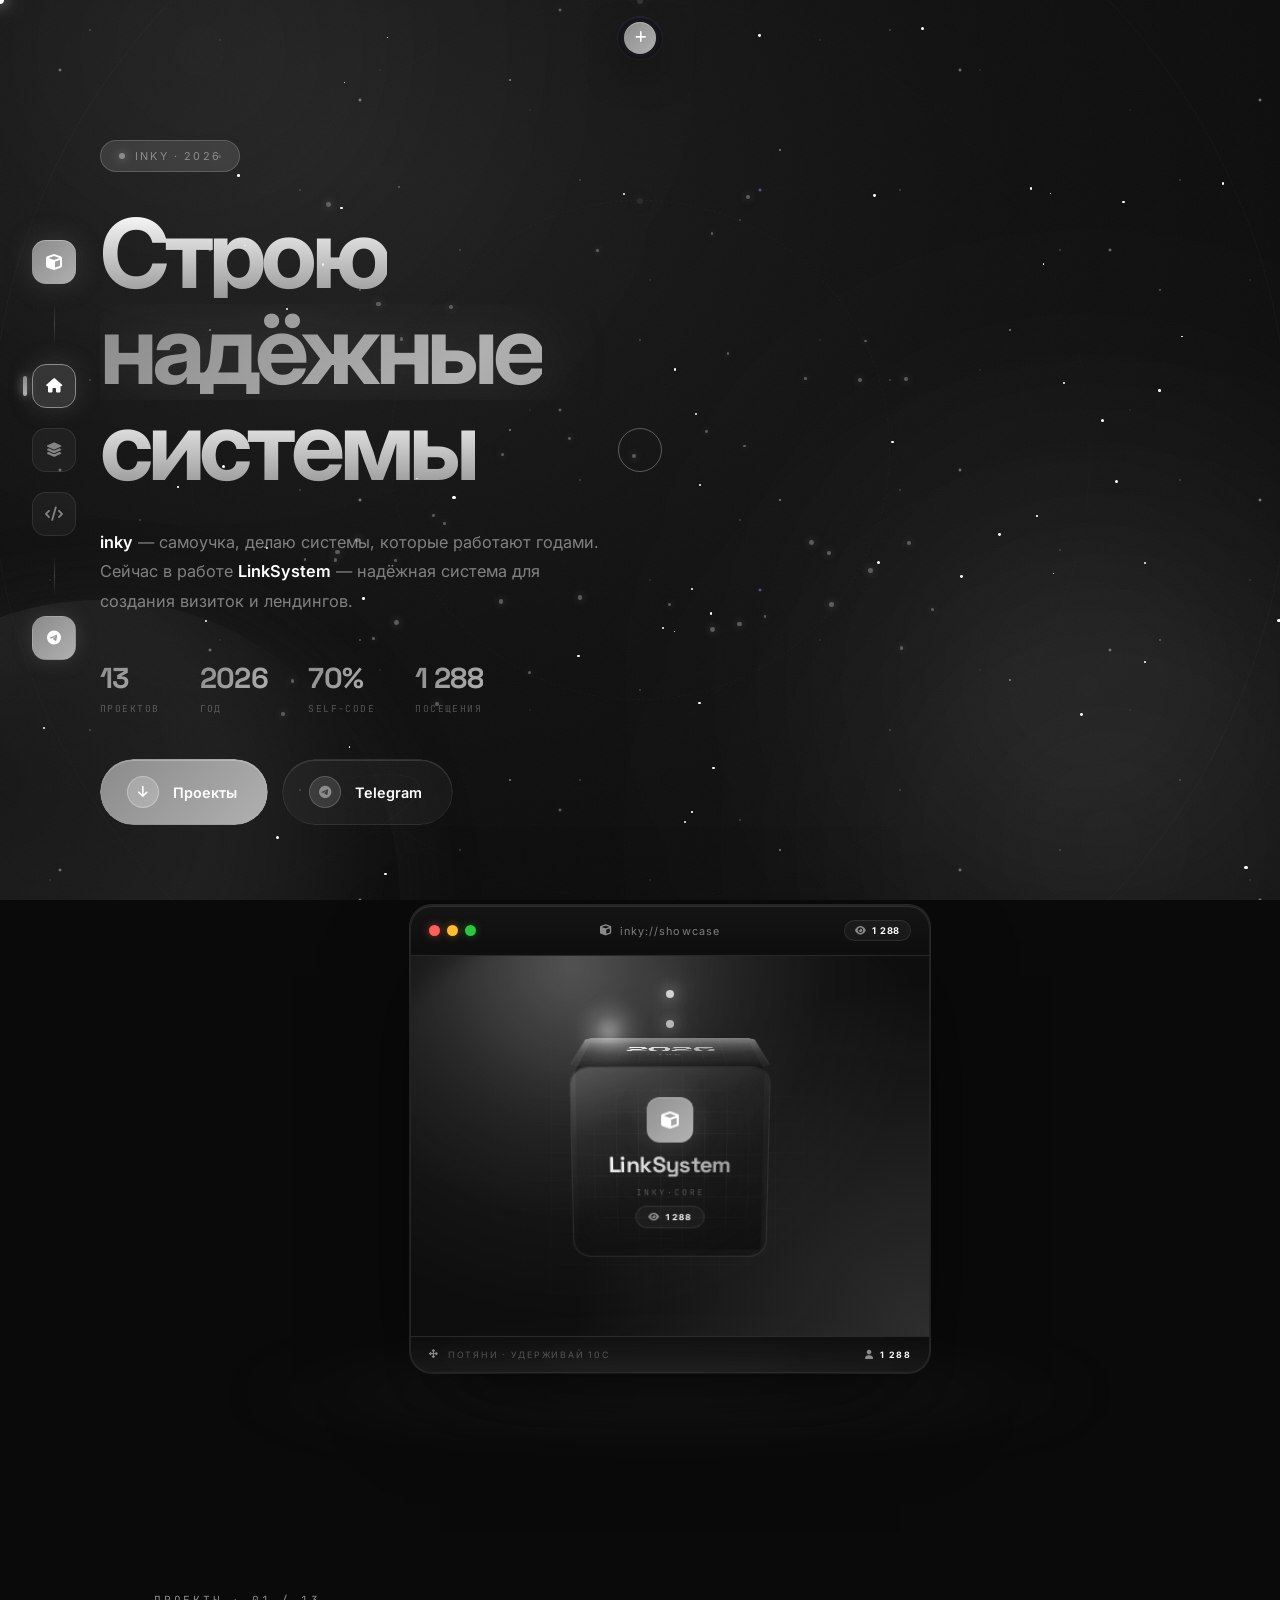
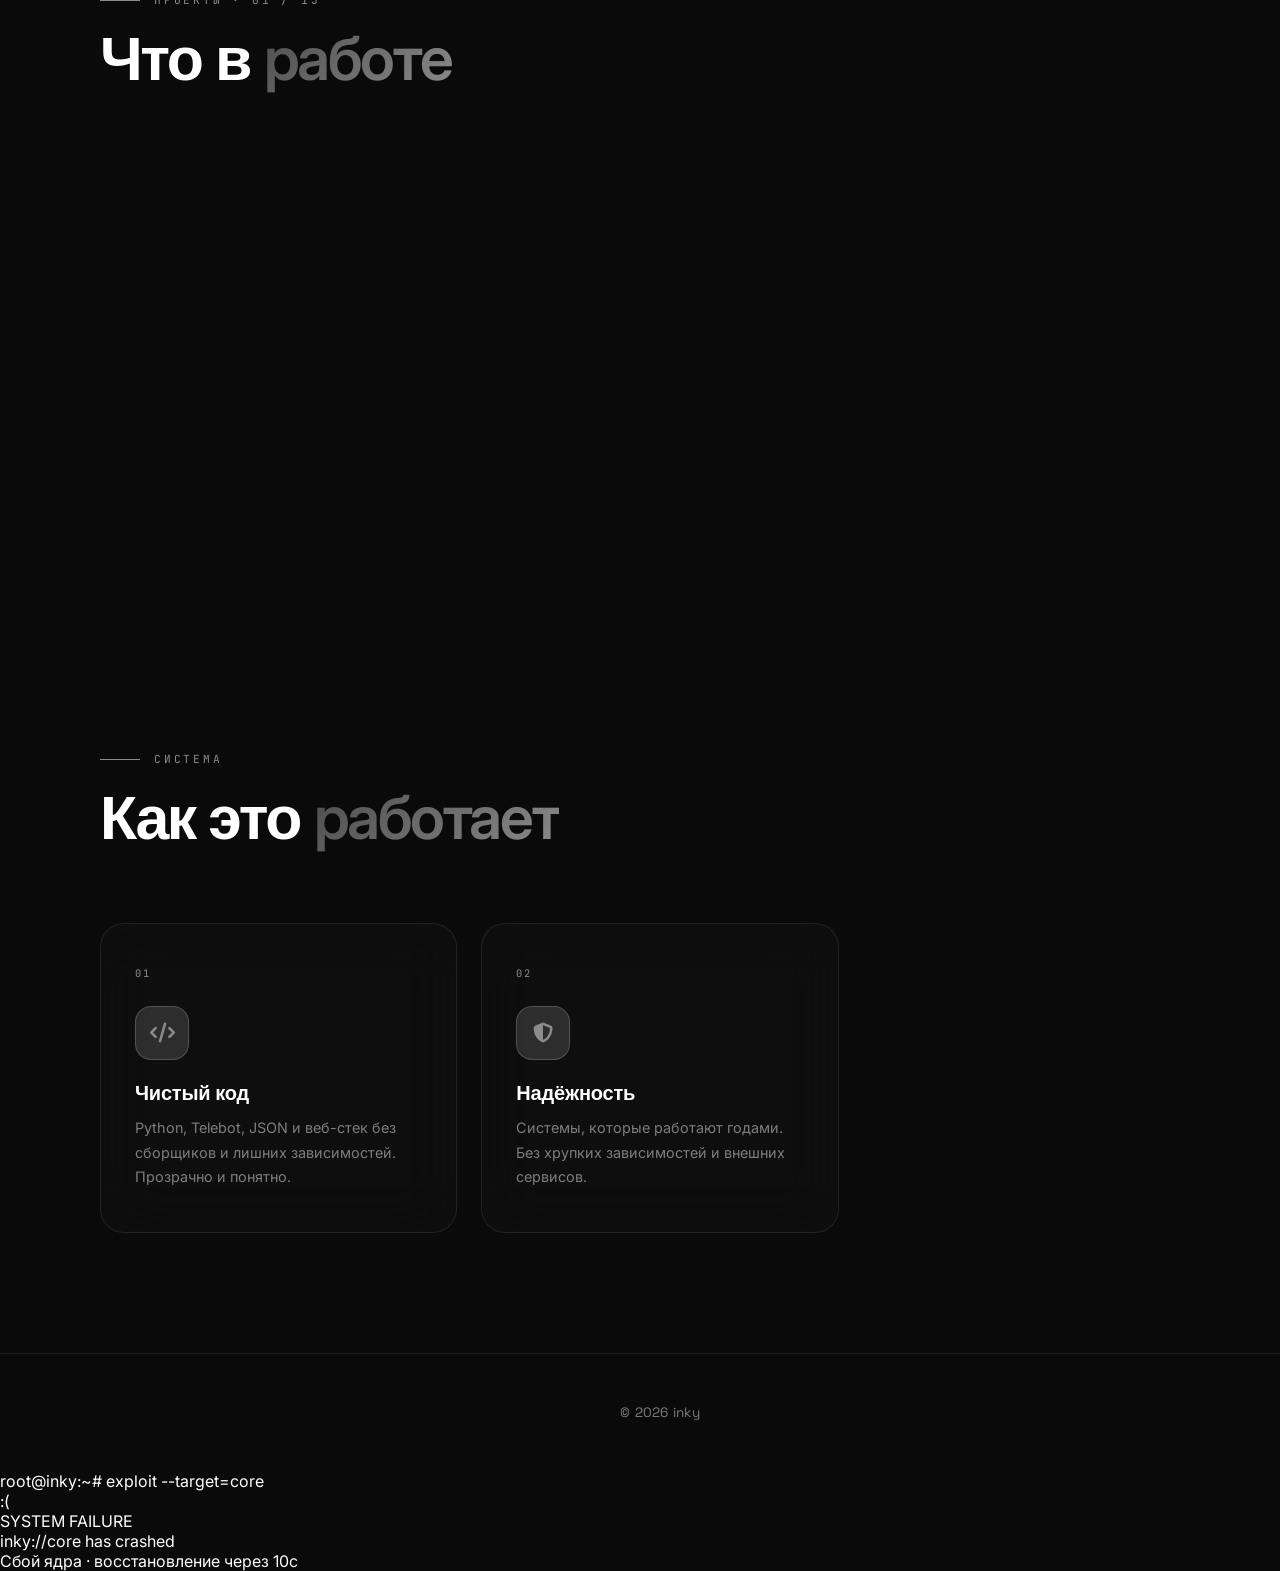
==== commit 8d009b36: "Update index.html" ====
--- a/index.html
+++ b/index.html
@@ -108,7 +108,7 @@
             <circle class="charge-fill" cx="100" cy="100" r="92" id="chargeFill"/>
           </svg>
           <div class="charge-count" id="chargeCount">10.0</div>
-          <div class="charge-hint" id="chargeHint">УДЕРЖИВАЙ КУБ</div>
+          <div class="charge-hint">УДЕРЖИВАЙ КУБ</div>
         </div>
 
         <div class="cube-scene" id="cubeScene">
@@ -195,12 +195,12 @@
     <h2 class="section-title">Что в <span class="muted">работе</span></h2>
   </div>
   <div class="projects-list">
-    <div class="project-row reveal" onmousemove="rowGlow(event,this)" onclick="openProject(this)">
+    <div class="project-row reveal" onmousemove="rowGlow(event,this)">
       <div class="project-row-inner">
         <div class="project-num">01</div>
         <div class="project-content">
           <div class="project-name">LinkSystem</div>
-          <p class="project-text">Надёжная система для создания интерактивных визиток и лендингов. Генерация карточек, тем оформления и переходов. Бот: @linksys_robot</p>
+          <p class="project-text">Надёжная система для создания интерактивных визиток и лендингов. Генерация карточек, тем оформления и переходов.</p>
         </div>
         <div class="project-stack">
           <span class="stack-item">Python</span>
@@ -251,18 +251,23 @@
   <div class="warp-bar"><div class="warp-bar-fill"></div></div>
 </div>
 
-<div class="overload-reveal" id="overloadReveal">
-  <div class="or-glow"></div>
-  <div class="or-content">
-    <div class="or-icon"><i class="fas fa-bolt"></i></div>
-    <div class="or-tag">ACCESS GRANTED</div>
-    <div class="or-title">LinkSystem</div>
-    <div class="or-sub">секретный проект · inky://core</div>
-    <div class="or-text">Бот для создания интерактивных визиток и лендингов. Открыт для теста.</div>
-    <a class="btn-morph primary" onclick="goWarp(event,'https://t.me/linksys_robot')">
-      <span class="btn-morph-track"><span class="btn-icon"><i class="fab fa-telegram"></i></span><span class="btn-text">Открыть @linksys_robot</span></span>
-    </a>
-    <div class="or-close" onclick="closeReveal()"><i class="fas fa-xmark"></i><span>закрыть</span></div>
+<div class="hack-terminal" id="hackTerminal">
+  <div class="ht-bar">
+    <span class="ht-dot"></span><span class="ht-dot"></span><span class="ht-dot"></span>
+    <span class="ht-title">root@inky:~# exploit --target=core</span>
+  </div>
+  <pre class="ht-body" id="htBody"></pre>
+</div>
+
+<div class="virus-layer" id="virusLayer"></div>
+
+<div class="crash-screen" id="crashScreen">
+  <div class="crash-content">
+    <div class="crash-face">:(</div>
+    <div class="crash-title">SYSTEM FAILURE</div>
+    <div class="crash-text">inky://core has crashed</div>
+    <div class="crash-progress"><div class="crash-bar" id="crashBar"></div></div>
+    <div class="crash-status" id="crashStatus">Сбой ядра · восстановление через 10с</div>
   </div>
 </div>
 
